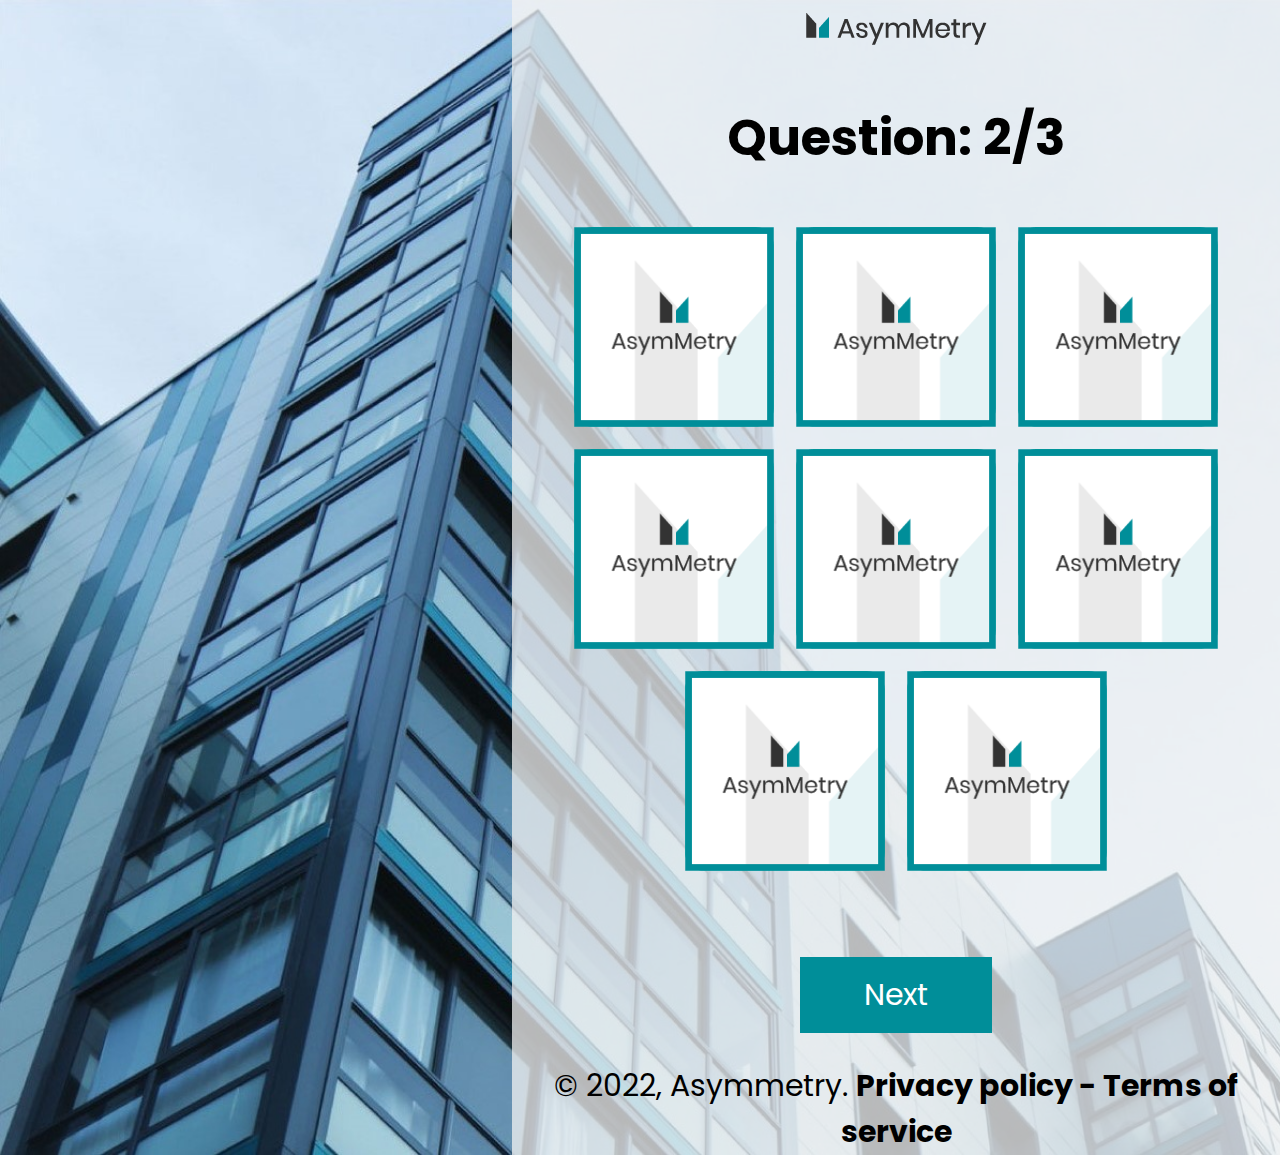
==== game-memory.html @ e780eefb "Add files via upload" ====
<!DOCTYPE html>
<html lang="en">
<head>
    <meta charset="UTF-8">
    <meta http-equiv="X-UA-Compatible" content="IE=edge">
    <meta name="viewport" content="width=device-width, initial-scale=1.0">
    <title>Asymmetry Introduction</title>
    <link rel="icon" type="image/x-icon" href="./images/favicon.png">

    <link rel="preconnect" href="https://fonts.googleapis.com">
    <link rel="preconnect" href="https://fonts.gstatic.com" crossorigin>
    <link href="https://fonts.googleapis.com/css2?family=Poppins:wght@400;700&display=swap" rel="stylesheet">
    <link rel="stylesheet" href="./custom.css">
</head>
<body>
    <div id="main">
        <section class="wrapper">
            <header>
                <a class="logo" href='./index.html'>
                    <img src="./images/logo.png" alt="Asymmetry Logo">
                </a>
            </header>

            <div class="content" id="game-memory">
                <div class="container">
                    <h1>Question: 2/3</h1>
                    <div id="game-board"></div>
                </div>
                <div class="button">
                    <a href='./game-question.html' title="Next">Next</a>
                </div>
            </div>
            
            <footer>
                <div class="copyright">&copy; 2022, Asymmetry. <strong>Privacy policy - Terms of service</strong></div>
            </footer>
        </section>
    </div>

    <script src="https://ajax.googleapis.com/ajax/libs/jquery/3.6.1/jquery.min.js"></script>
    <script type="text/javascript" src="./custom.js"></script>
</body>
</html>
---- custom.css ----
/* Zelena - #008e99
Siva - #333333
Bela - #f2f2f2 */

html,
body {
    height: 100%;
    width: 100%;
    margin: 0;
    font-family: 'Poppins';
    font-weight: normal;
    font-size: 16px;
}

h1,
h2,
h3,
h4,
h5,
h6 {
    font-weight: bold;
}

h1 {
    font-size: 50px;
}

p,
a,
li {
    margin-top: 0;
    font-size: 30px;
}

#main {
    background-image: url(./images/background-desktop.jpg);
    background-repeat: no-repeat;
    background-size: cover;
    min-height: 100vh;
    width: 100%;
    display: flex;
    align-items: center;
    justify-content: flex-end;
    font-size: 30px;
}

#main .wrapper {
    background-color: hwb(0 95% 5% / 0.75);
    width: 60vw;
    min-height: 100vh;
    display: flex;
    flex-direction: column;
    align-items: center;
    text-align: center;
    position: relative;
}

#main .wrapper header {
    width: 100%;
    display: flex;
    align-items: center;
    justify-content: center;
    height: 70px;
}

#main .wrapper .content {
    flex: auto;
    display: flex;
    align-items: center;
    justify-content: center;
    flex-direction: column;
    padding: 30px 40px;
}

#main .wrapper footer {
    width: 100%;
    display: flex;
    align-items: center;
    justify-content: center;
    min-height: 60px;
    font-size: 30px;
}

.copyright {
    padding: 0 10px;
}

#main .wrapper .image-wrapper {
    padding: 20px;
    background: #fff;
    display: flex;
    width: 80%;
}

#main .wrapper .image-wrapper img,
#main .wrapper header .logo img {
    width: 100%;
    height: 100%;
}

#main .wrapper .content h1 {
    margin-top: 0;
    margin-bottom: 40px;
    text-transform: uppercase;
}

#main .wrapper .content p {
    margin-bottom: 60px;
}

#main .wrapper .content .text-under {
    margin-top: 60px;
}

#main .wrapper .content .button {
    margin-top: 75px;
    display: flex;
    align-items: center;
    justify-content: center;
    transition: all 0.3s ease-in-out;
    -webkit-transition: all 0.3s ease-in-out;
    -moz-transition: all 0.3s ease-in-out;
    -ms-transition: all 0.3s ease-in-out;
    -o-transition: all 0.3s ease-in-out;
}

#main .wrapper .content .button a {
    background-color: #008e99;
    color: #fff;
    padding: 15px 5vw;
    display: block;
    text-decoration: none;
}

#main .wrapper .content .button a:hover {
    background-color: #333333;
}

#main .wrapper .content .text-under p {
    margin: 0;
}

/* Games Start */

#main .wrapper .content#game-start h1,
#main .wrapper .content#game-memory h1 {
    text-transform: none;
}

/* Games Start End */

/* Games Memory */

#game-memory .grid {
    max-width: 1099px;
    margin: 0 auto;
    display: flex;
    flex-wrap: wrap;
    justify-content: center;
    align-items: center;
}

#game-memory .card {
    position: relative;
    transition: all .4s linear;
    transform-style: preserve-3d;
    margin: 10px;
    cursor: pointer;
    border: 1px solid transparent;
}

#game-memory .card:hover {
    border: 1px solid #008e99;
}

#game-memory .card,
#game-memory .back,
#game-memory .front {
    height: 200px;
    width: 200px;
    background-size: cover;
    background-repeat: no-repeat;
    background-position: center center;
}

#game-memory .back,
#game-memory .front {
    position: absolute;
    backface-visibility: hidden;
}

#game-memory .front {
    z-index: 2;
    background-image: url(./images/kartica\ memory.png);
}

#game-memory .back {
    transform: rotateY(180deg);
    background-color: #6589F9;
    background-size: cover;
    background-repeat: no-repeat;
    background-position: center center;
}

#game-memory .selected {
    transform: rotateY(180deg);
}

#game-memory .match .front {
    background-size: cover;
    background-repeat: no-repeat;
    background-position: center center;
}

/* Game Memory End */

@media only screen and (max-width: 1240px) {
    #main .wrapper .content .button a {
        padding: 15px 75px;
    }

    #main .wrapper {
        width: 80vw;
    }

    #main .wrapper footer {
        font-size: 20px;
    }
}

@media only screen and (max-width: 746px) {
    #main .wrapper {
        width: 90vw;
    }

    #main {
        background-image: url(./images/background-mob.jpg);
    }

    #main .wrapper .content {
        padding: 10px 20px;
    }

    #main .wrapper .content p {
        margin-bottom: 30px;
    }

    #main .wrapper .content .text-under {
        margin-top: 30px;
    }

    #main .wrapper .content .button {
        margin-top: 40px;
    }

    #main .wrapper .content h1 {
        margin-bottom: 20px;
    }

    h1 {
        font-size: 35px;
    }

    #main .wrapper footer {
        font-size: 16px;
    }

    #main .wrapper .image-wrapper {
        padding: 10px;
    }

    p,
    a,
    li {
        margin-top: 0;
        font-size: 20px;
    }

    #game-memory .card, 
    #game-memory .back, 
    #game-memory .front {
        height: 150px;
        width: 150px;
    }
}

@media only screen and (max-width: 430px) {
    #game-memory .card, 
    #game-memory .back, 
    #game-memory .front {
        height: 100px;
        width: 100px;
    }

    #game-memory h1 {
        font-size: 30px;
    }
}
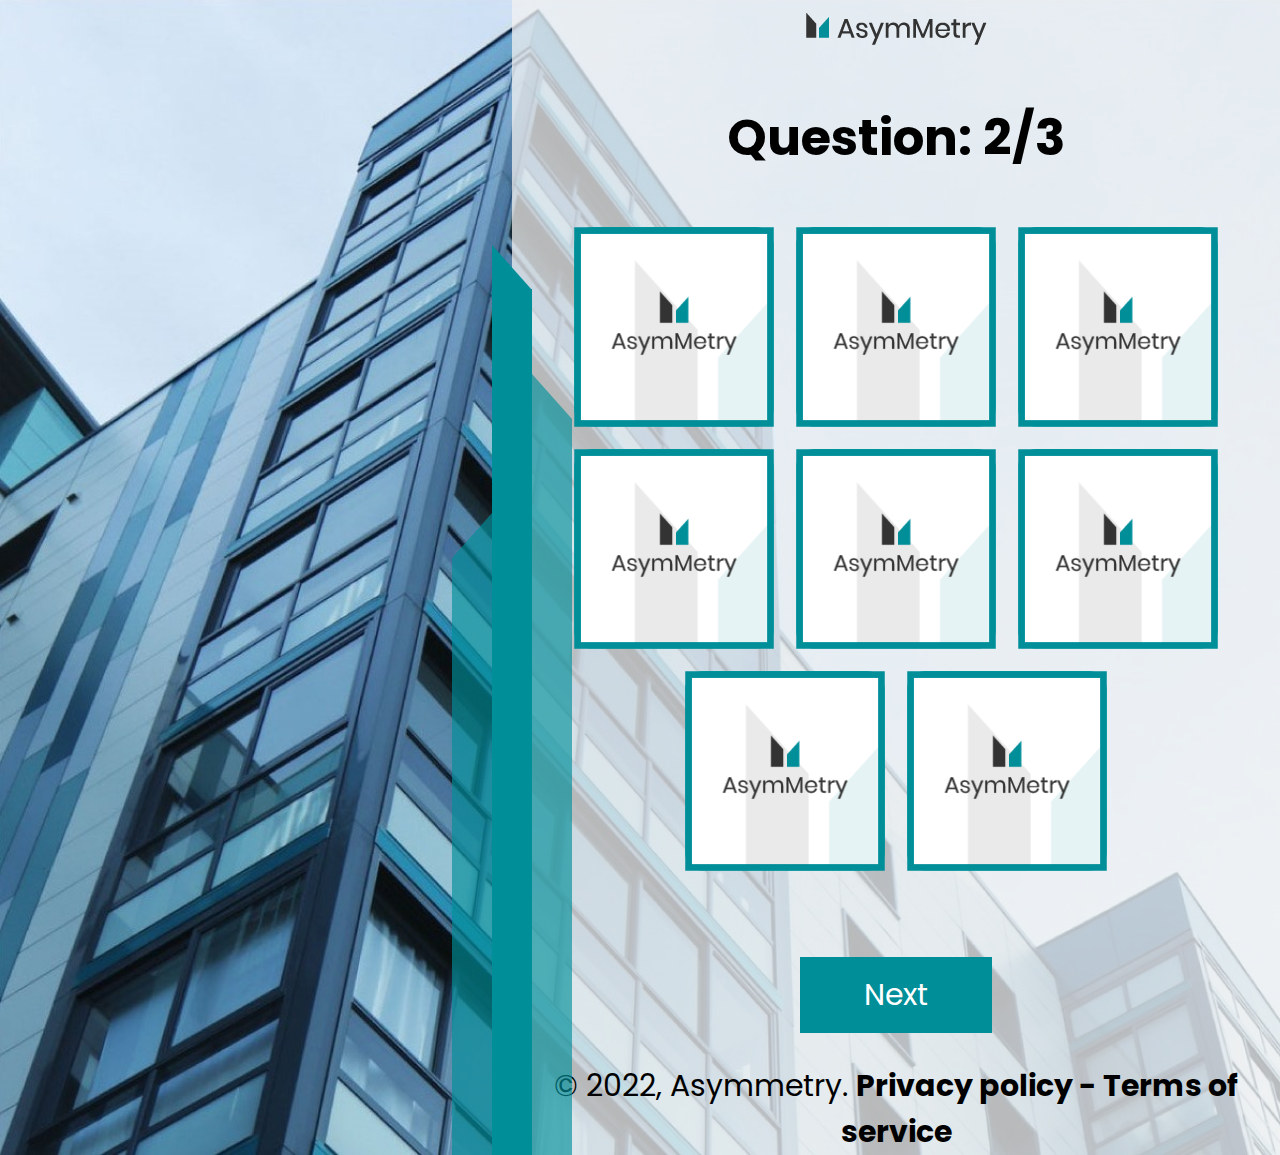
==== commit b38ee890: "Add files via upload" ====
--- a/game-memory.html
+++ b/game-memory.html
@@ -15,6 +15,11 @@
 <body>
     <div id="main">
         <section class="wrapper">
+            <div class="towers">
+                <span class="one"></span>
+                <span class="two"></span>
+                <span class="three"></span>
+            </div>
             <header>
                 <a class="logo" href='./index.html'>
                     <img src="./images/logo.png" alt="Asymmetry Logo">
@@ -37,7 +42,6 @@
         </section>
     </div>
 
-    <script src="https://ajax.googleapis.com/ajax/libs/jquery/3.6.1/jquery.min.js"></script>
     <script type="text/javascript" src="./custom.js"></script>
 </body>
 </html>--- a/custom.css
+++ b/custom.css
@@ -45,13 +45,70 @@
 }
 
 #main .wrapper {
-    background-color: hwb(0 95% 5% / 0.75);
+    background-color: rgba(242, 242, 242, 0.749);
     width: 60vw;
     min-height: 100vh;
     display: flex;
     flex-direction: column;
     align-items: center;
     text-align: center;
+    position: relative;
+}
+
+#main .wrapper .towers {
+    position: absolute;
+    left: -60px;
+    bottom: 0;
+    height: 100%;
+    width: 120px;
+    display: flex;
+    align-items: flex-end;
+    justify-content: center;
+}
+
+#main .wrapper .towers .two {
+    height: 75%;
+    width: 40px;
+    background-color: #008e99;
+    display: block;
+    position: relative;
+}
+
+#main .wrapper .towers .two:after {
+    content: '';
+    border-top: 45px solid transparent;
+    border-left: 40px solid #008e99;
+}
+
+#main .wrapper .towers .one {
+    height: 48%;
+    width: 40px;
+    background-color: rgba(0, 143, 153, 0.65);
+    display: block;
+    position: relative;
+}
+
+#main .wrapper .towers .one:after {
+    content: '';
+    border-top: 45px solid transparent;
+    border-right: 40px solid rgba(0, 143, 153, 0.65);
+    top: -44px;
+    position: relative;
+}
+
+#main .wrapper .towers .three {
+    height: 60%;
+    width: 40px;
+    background-color: rgba(0, 143, 153, 0.65);
+    display: block;
+    position: relative;
+}
+
+#main .wrapper .towers .three:after {
+    content: '';
+    border-top: 45px solid transparent;
+    border-left: 40px solid rgba(0, 143, 153, 0.65);
+    top: -44px;
     position: relative;
 }
 
@@ -124,15 +181,18 @@
     -o-transition: all 0.3s ease-in-out;
 }
 
-#main .wrapper .content .button a {
+#main .wrapper .content .button a,
+button {
     background-color: #008e99;
     color: #fff;
     padding: 15px 5vw;
     display: block;
     text-decoration: none;
-}
-
-#main .wrapper .content .button a:hover {
+    border: 0;
+}
+
+#main .wrapper .content .button a:hover,
+button:hover {
     background-color: #333333;
 }
 
@@ -214,6 +274,103 @@
 
 /* Game Memory End */
 
+.social,
+.questions {
+    list-style: none;
+    padding: 0;
+    margin: 0;
+    display: flex;
+    justify-content: center;
+    align-items: center;
+    width: auto;
+    margin-top: 50px;
+}
+
+.questions {
+    flex-direction: column;
+    width: 100%;
+}
+
+.social li {
+    margin: 0;
+}
+
+.questions li {
+    margin: 0;
+    width: 80%;
+    height: 100px;
+    background-color: #008e99;
+    display: flex;
+    align-items: center;
+    justify-content: center;
+    color: #fff;
+}
+
+.questions li:not(:last-child) {
+    margin-bottom: 20px;
+}
+
+.social li:not(:last-child) {
+    margin-right: 15%;
+}
+
+.social li a {
+    color: #fff;
+    background-color: #008e99;
+    height: 60px;
+    width: 60px;
+    display: flex;
+    align-items: center;
+    justify-content: center;
+    text-decoration: none;
+}
+
+.social li a:hover {
+    background-color: #333333;
+}
+
+.form-wrapp {
+    display: flex;
+    flex-wrap: wrap;
+    align-items: center;
+    justify-content: flex-start;
+    margin: 50px 0 20px;
+    gap: 10px;
+}
+
+.form-wrapp input {
+    width: 31%;
+    height: 56px;
+    border: 2px solid #008e99;
+    background: transparent;
+    padding: 0;
+}
+
+.form-wrapp input::placeholder {
+    color: #333333;
+    font-family: Poppins;
+    font-weight: normal;
+    font-size: 20px;
+    padding: 0 15px;
+}
+
+.checkboxes {
+    text-align: left;
+}
+
+.checkboxes input {
+    height: 20px;
+    width: 20px;
+    margin-right: 10px;
+    position: relative;
+    bottom: -3px;
+}
+
+.checkboxes label {
+    font-size: 20px;
+}
+
+
 @media only screen and (max-width: 1240px) {
     #main .wrapper .content .button a {
         padding: 15px 75px;
@@ -229,6 +386,42 @@
 }
 
 @media only screen and (max-width: 746px) {
+    .form-wrapp input {
+        width: 100%;
+        text-align: center;
+    }
+    .questions li {
+        width: 90%;
+        text-align: center;
+    }
+    .social li:not(:last-child) {
+        margin-right: 5%;
+    }
+    #main .wrapper .towers {
+        position: absolute;
+        left: -40px;
+        bottom: 0;
+        height: 100%;
+        width: 60px;
+        display: flex;
+        align-items: flex-end;
+        justify-content: center;
+    }
+    #main .wrapper .towers .two,
+    #main .wrapper .towers .one {
+        width: 20px;
+    }
+    #main .wrapper .towers .two:after {
+        border-top: 30px solid transparent;
+        border-left: 20px solid #008e99;
+    }
+    #main .wrapper .towers .one:after {
+        border-top: 30px solid transparent;
+        border-right: 20px solid rgba(0, 143, 153, 0.65);
+    }
+    #main .wrapper .towers .three {
+        display: none;
+    }
     #main .wrapper {
         width: 90vw;
     }
@@ -295,4 +488,11 @@
     #game-memory h1 {
         font-size: 30px;
     }
+    .social {
+        flex-wrap: wrap;
+
+    }
+    .social li {
+        margin: 10px;
+    }
 }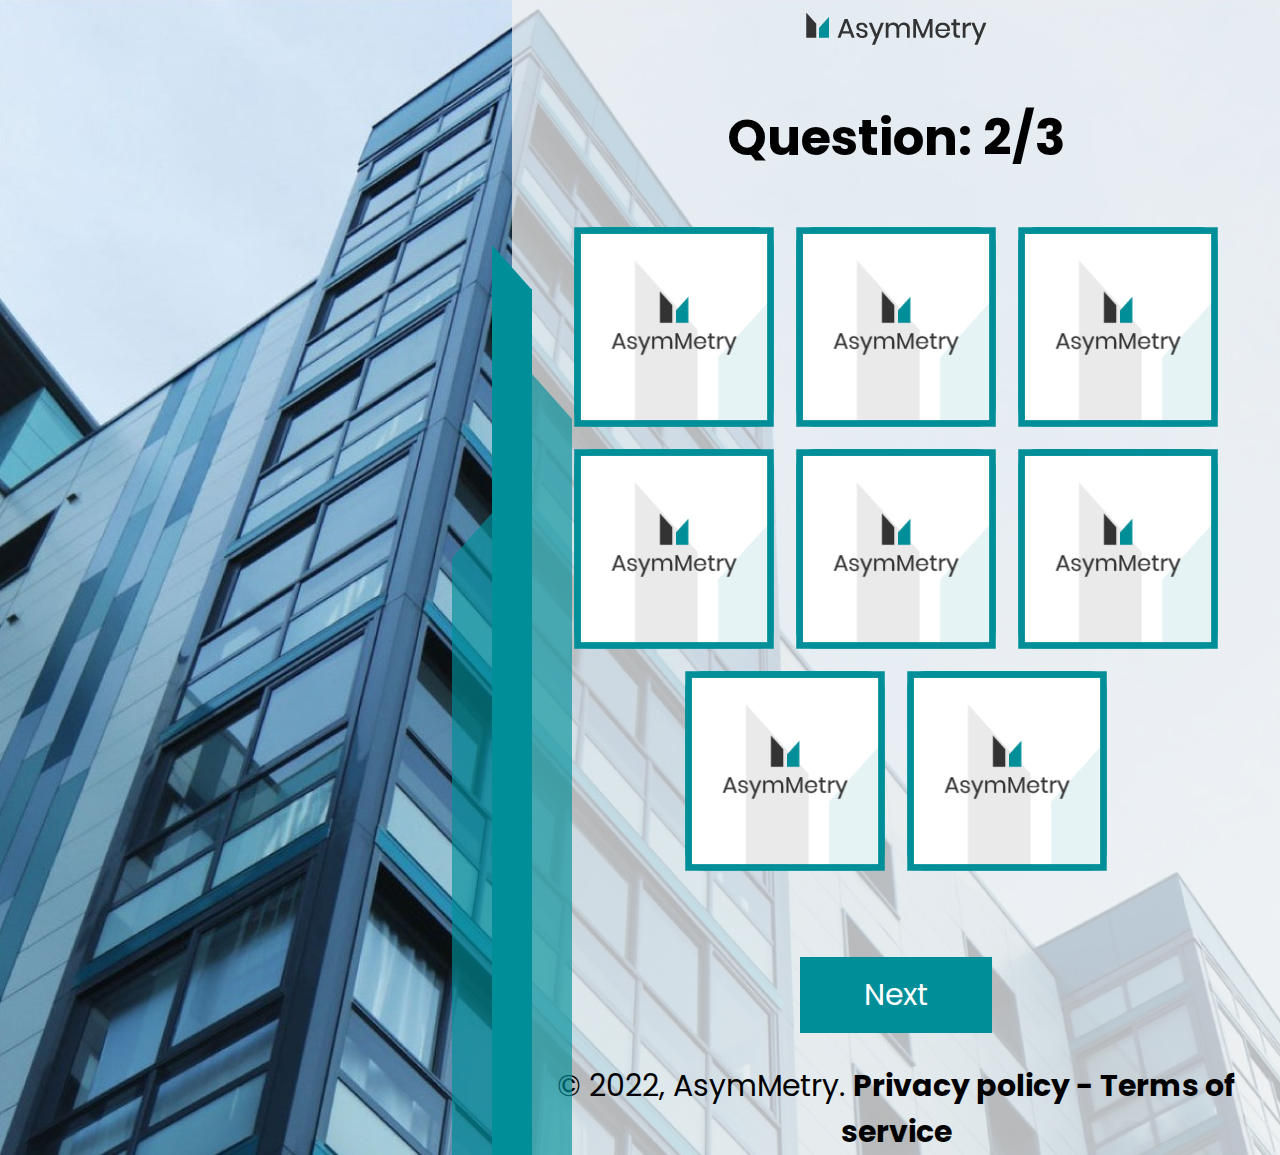
==== commit 504032d1: "Add files via upload" ====
--- a/game-memory.html
+++ b/game-memory.html
@@ -4,7 +4,7 @@
     <meta charset="UTF-8">
     <meta http-equiv="X-UA-Compatible" content="IE=edge">
     <meta name="viewport" content="width=device-width, initial-scale=1.0">
-    <title>Asymmetry Introduction</title>
+    <title>AsymMetry Introduction</title>
     <link rel="icon" type="image/x-icon" href="./images/favicon.png">
 
     <link rel="preconnect" href="https://fonts.googleapis.com">
@@ -22,7 +22,7 @@
             </div>
             <header>
                 <a class="logo" href='./index.html'>
-                    <img src="./images/logo.png" alt="Asymmetry Logo">
+                    <img src="./images/logo.png" alt="AsymMetry Logo">
                 </a>
             </header>
 
@@ -37,7 +37,7 @@
             </div>
             
             <footer>
-                <div class="copyright">&copy; 2022, Asymmetry. <strong>Privacy policy - Terms of service</strong></div>
+                <div class="copyright">&copy; 2022, AsymMetry. <strong>Privacy policy - Terms of service</strong></div>
             </footer>
         </section>
     </div>
--- a/custom.css
+++ b/custom.css
@@ -370,6 +370,11 @@
     font-size: 20px;
 }
 
+/* Strelice start */
+
+
+
+/* Strelice end */
 
 @media only screen and (max-width: 1240px) {
     #main .wrapper .content .button a {
